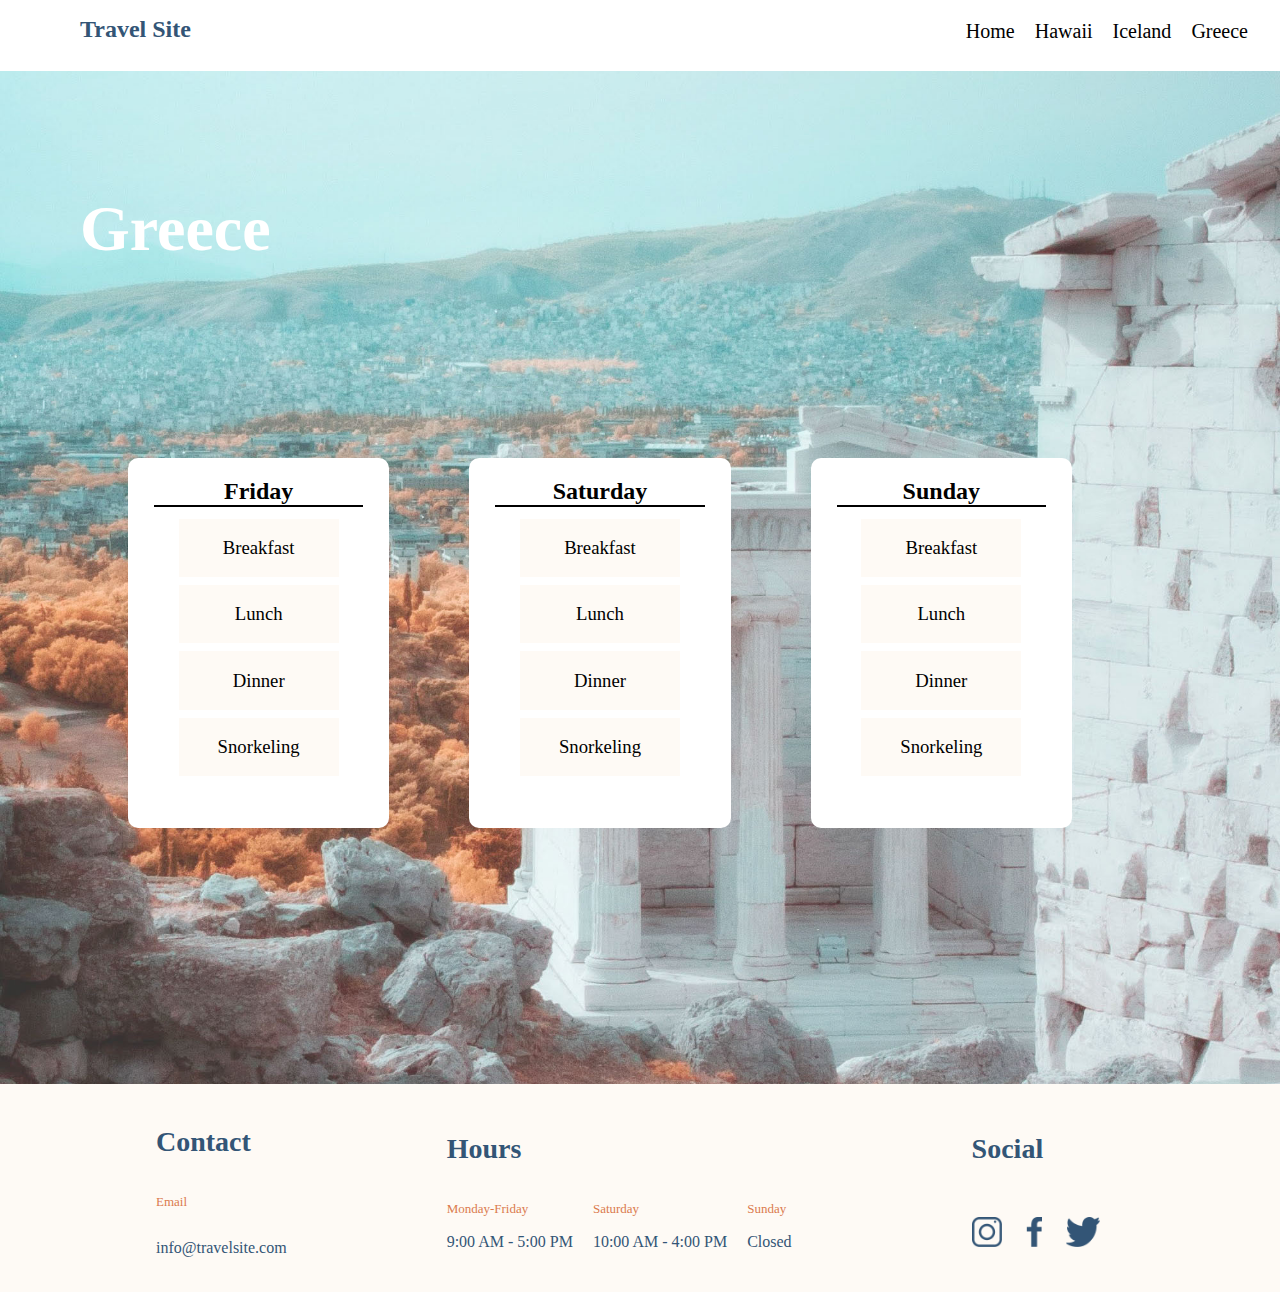
==== pages/greece.html @ 378f7a70 "first upload of files to git" ====
<!DOCTYPE html>
<html lang="en">
<head>
    <meta charset="UTF-8">
    <meta http-equiv="X-UA-Compatible" content="IE=edge">
    <meta name="viewport" content="width=device-width, initial-scale=1.0">
    <link href="../css/global.css" rel="stylesheet">
    <link href="../css/destinations.css" rel="stylesheet">
    <title>Document</title>
</head>
<body>
    <header>
        <nav class="main-nav">
            <h1 class="main-nav__title">Travel Site</h1>
    
            <ul class="main-nav__list">
                <li><a href="./index.html">Home</a> </li>
                <li> <a href="./hawaii.html">Hawaii</a></li>
                <li> <a href="./iceland.html">Iceland</a></li>
                <li> <a href="./greece.html">Greece</a></li>
            </ul>
        </nav>
    </header>

    <div class="main main--greece">

        <h1 class="main__title">Greece</h1>

        <div class="card-container">
            <div class="card">

                <h2 class="card--day">Friday</h2>
                <h3 class="card--activity">Breakfast</h3>
                <h3 class="card--activity">Lunch</h3>
                <h3 class="card--activity">Dinner</h3>
                <h3 class="card--activity">Snorkeling</h3>

            </div>

            <div class="card">

                <h2 class="card--day">Saturday</h2>
                <h3 class="card--activity">Breakfast</h3>
                <h3 class="card--activity">Lunch</h3>
                <h3 class="card--activity">Dinner</h3>
                <h3 class="card--activity">Snorkeling</h3>

            </div>

            <div class="card">

                <h2 class="card--day">Sunday</h2>
                <h3 class="card--activity">Breakfast</h3>
                <h3 class="card--activity">Lunch</h3>
                <h3 class="card--activity">Dinner</h3>
                <h3 class="card--activity">Snorkeling</h3>

            </div>
        </div>
    </div>

    <footer>
        <div class="footer__container">
    
            <h2 class="footer__container-title--large">Contact</h2>
            <h3 class="footer__container-subtitle--small">Email</h3>
            <h3 class="footer__container-title--medium">info@travelsite.com</h3>
    
        </div>
    
        <div class="footer__container">
    
            <h2 class="footer__container-title--large">Hours</h2>
            <div class="footer__container-allhours">
    
            <div class="footer__container-day">
            <h3 class="footer__container-subtitle--small">Monday-Friday</h3>
            <h3 class="footer__container-title--medium">9:00 AM - 5:00 PM</h3>
            </div>
            <div class="footer__container-day">
            <h3 class="footer__container-subtitle--small">Saturday</h3>
            <h3 class="footer__container-title--medium">10:00 AM - 4:00 PM</h3>
            </div>
            <div class="footer__container-day">
            <h3 class="footer__container-subtitle--small">Sunday</h3>
            <h3 class="footer__container-title--medium">Closed</h3>
            </div>
            </div>
        </div>
    
        <div class="footer__container">
    
            <h3 class="footer__container-title--large">Social</h3>
            <div class="footer__container--social">
            <img class="footer__container--image" src="../assets/images/icon-instagram.png" alt="instagram">
            <img  class="footer__container--image" src="../assets/images/icon-facebook.png" alt="facebook">
            <img class="footer__container--image" src="../assets/images/icon-twitter.png" alt="twitter">
            </div>
        </div>
    </footer>
</body>
</html>
---- css/global.css ----
*,
*::before,
*::after {
  box-sizing: border-box;
}

body{
    font-family: Verdana;
    margin:0;
    padding:0;
}
.main-nav{
    display:flex;
    flex-direction: row;
    justify-content: space-between;
    position:fixed;
    top:0;
    left:0;
    width:100%;
    padding-right:0;
    margin-bottom:3rem;
    margin-right:0;
    background-color: #FFFFFF;

    /* need to come back here and fix space between nav and other elements sitting behind it */

}



.main-nav__title{
    font-size:1.5rem;
    padding-left:5rem;
    margin-top:1rem;
    color:#335576;
    
}

.main-nav__list{
    list-style: none;
    display:flex;
    gap: 20px;
    color:#335576;
    padding-bottom:0.5rem;
    font-size:1.25rem;
    padding-right:2rem;
}


a:link {
    text-decoration: none;
    color:black;
  }

  a:visited {
    text-decoration: none;
    color:black;
  }

  a:hover {

    text-decoration: underline;
    text-decoration-color: #DB7A4E;
    text-decoration-style: solid;
    text-decoration-thickness: 0.15rem;
    
   
 
  }

  
footer{
  background-color:#FEFAF5;
  display:flex;
  flex-direction: row;
  justify-content: center;
  align-items: center;
  height:13rem;
  width:100%;
  margin:0;
  
}

.footer__container{
  display: flex;
  flex-direction: column;
  margin-left:5rem;
  margin-right:5rem;
 
}

.footer__container-title--large{
  color:#335576;
  font-size: 1.75rem;

}

.footer__container-title--medium{
  color:#335576;
  font-size: medium;
  font-weight:300;

}

.footer__container-subtitle--small{
  color:#DB7A4E;
  font-size:small;
  font-weight:300;
}

.footer__container-allhours{
  display: flex;
  flex-direction: row;  

}

.footer__container-day{
  padding-right:20px;
}


.footer__container--social{
  display:flex;
  flex-direction: row;
  justify-content: space-between;
  
}

.footer__container--image{
  height:4.9rem;
  padding:1.5rem 1.5rem 1.5rem 0;
}
---- css/destinations.css ----
*,
*::before,
*::after {
  box-sizing: border-box;
}

body{
    font-family: Verdana;
}

.main{
    
    width:100%;
    padding-top: 5rem;

}

.main--hawaii{
    background-image:URL("../assets/images/hawaii.jpg");
    background-size: cover;
    background-position:center;
    
}

.main--iceland{
    background-image:URL("../assets/images/iceland.jpg");
    background-size: cover;
    background-position:center;
}

.main--greece{
    background-image:URL("../assets/images/greece.jpg");
    background-size: cover;
    background-position:center;
}

.main__title{
    font-size: 4rem;
    color:white;
    font-weight: 700;
    margin-left: 5rem;
    margin-top:7rem;
    align-self:self-start;

}

.card-container{
    display: flex;
    margin: 10% 10% 0 10%;
    padding-bottom:20%;
    padding-top:5%;
    
    
}

.card{
    
    border-radius:0.625rem;
    width: 17.5rem;
    height: 23.125rem;
    background-color: white;
    margin-right:5rem;
    padding-bottom:3rem;
    display:flex;
    flex-direction: column;
    justify-content: center;
    align-items: center;
    
}

.card--day{
    width:80%;
    border-bottom: 2px solid black; 
    height:auto;
    color:black;
    text-align:center;
    margin-bottom:0.5rem;
   

}

.card--activity{
    color:black;
    font-weight: 300;
    background-color: #FEFAF5;
    height:20rem;
    width:10rem;
    margin:0.25rem;
    text-align: center;
    display:flex;
    justify-content: center;
    align-items: center;


}
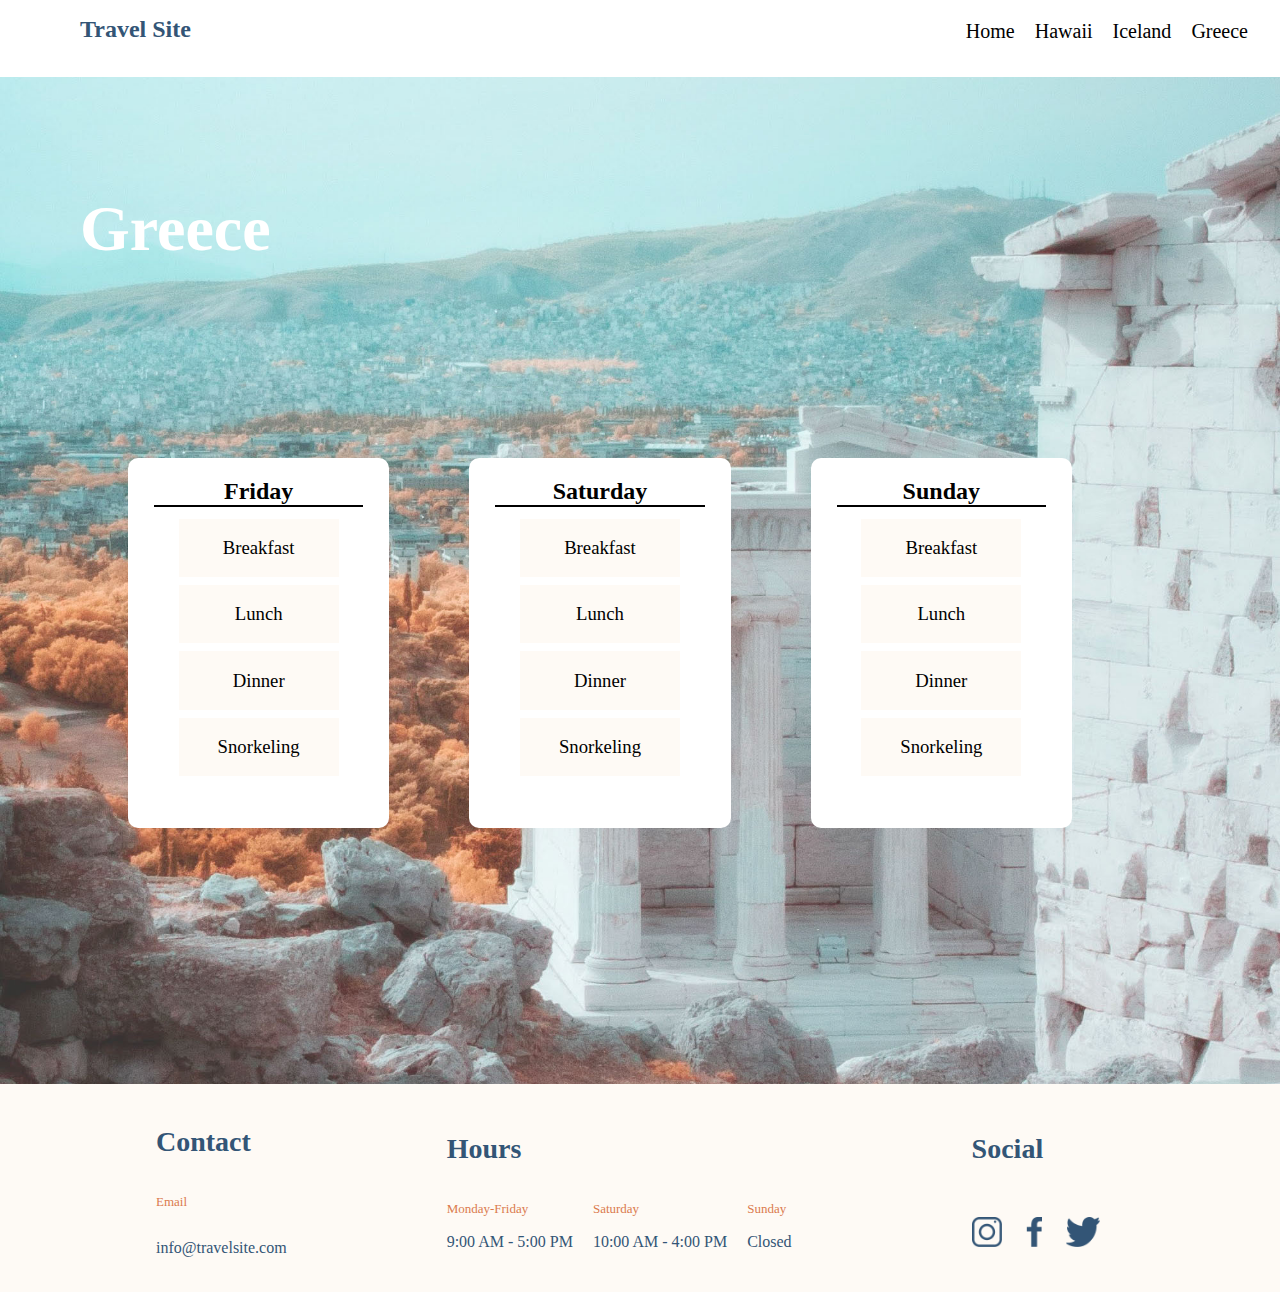
==== commit c236a986: "revised styling on all pages" ====
--- a/pages/greece.html
+++ b/pages/greece.html
@@ -14,7 +14,7 @@
             <h1 class="main-nav__title">Travel Site</h1>
     
             <ul class="main-nav__list">
-                <li><a href="./index.html">Home</a> </li>
+                <li><a href="../index.html">Home</a> </li>
                 <li> <a href="./hawaii.html">Hawaii</a></li>
                 <li> <a href="./iceland.html">Iceland</a></li>
                 <li> <a href="./greece.html">Greece</a></li>
--- a/css/global.css
+++ b/css/global.css
@@ -57,15 +57,16 @@
     color:black;
   }
 
-  a:hover {
+  li {
+    padding-bottom:0.35rem;
+  }
 
-    text-decoration: underline;
-    text-decoration-color: #DB7A4E;
-    text-decoration-style: solid;
-    text-decoration-thickness: 0.15rem;
+  li:hover {
+
+    border-bottom:0.25rem;
+    border-bottom-color: #DB7A4E;
+    border-bottom-style: solid;
     
-   
- 
   }
 
   
